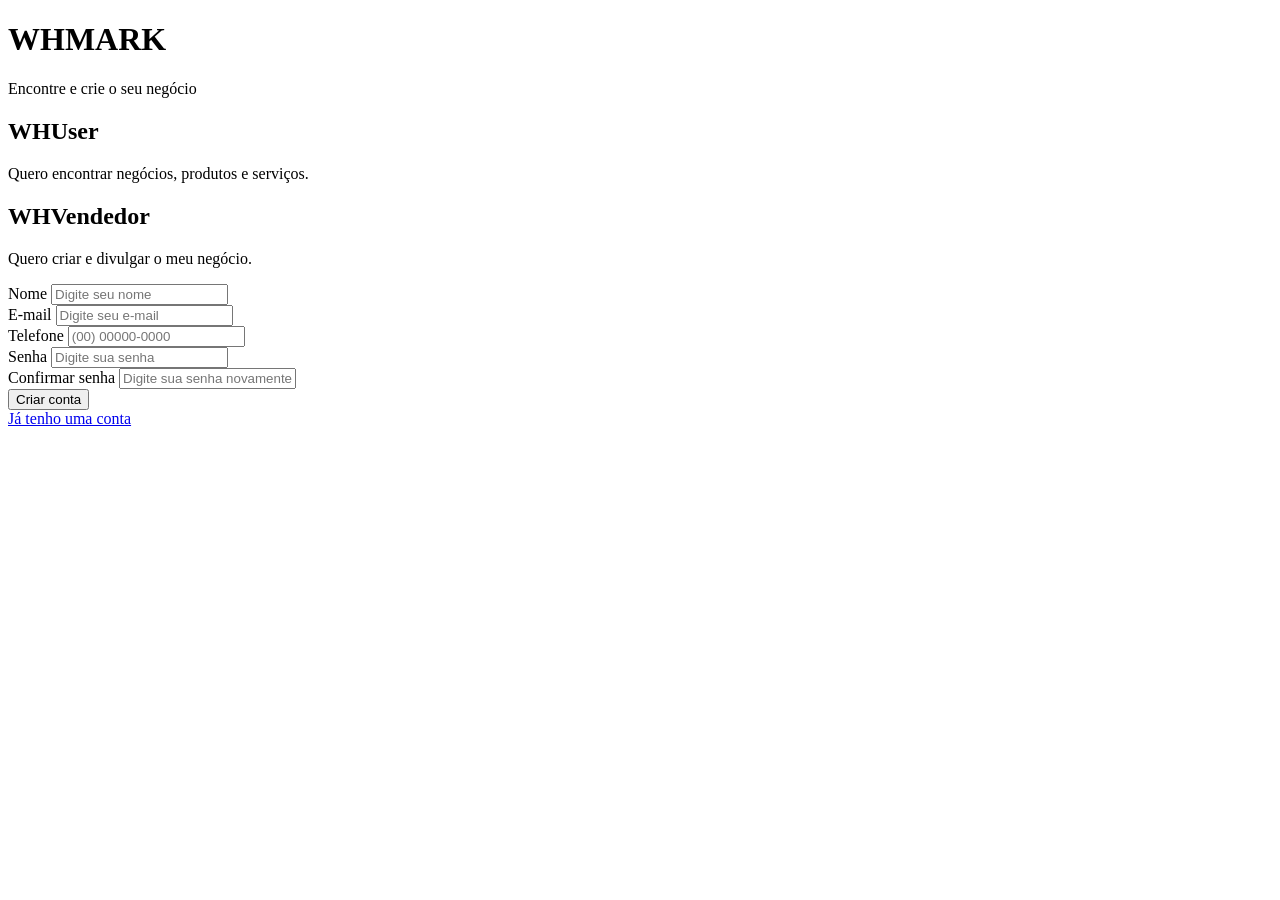
==== cadastro.html @ 6ef4f128 "Front1" ====
<!DOCTYPE html>
<html lang="pt-BR">

<head>
    <meta charset="UTF-8">
    <meta name="viewport" content="width=device-width, initial-scale=1.0">

    <title>WHMARK - Cadastro</title>

    <link rel="stylesheet" href="css/style.css">
</head>

<body>
    <div class="page-center">        
        <main class="login-container cadastro-container">

            <!-- LOGO -->

            <h1>WHMARK</h1>

            <p class="subtitle">
                Encontre e crie o seu negócio
            </p>


            <!-- ESCOLHA DO TIPO DE CONTA -->

            <div class="account-types">

                <div class="account-card" id="cardUsuario" onclick="selecionarTipo('usuario')">

                    <h2>WHUser</h2>

                    <p>
                        Quero encontrar negócios,
                        produtos e serviços.
                    </p>

                </div>


                <div class="account-card" id="cardVendedor" onclick="selecionarTipo('vendedor')">

                    <h2>WHVendedor</h2>

                    <p>
                        Quero criar e divulgar
                        o meu negócio.
                    </p>

                </div>

            </div>


            <!-- FORMULÁRIO -->

            <form class="login-form" id="cadastroForm">

                <!-- TIPO DA CONTA -->

                <input
                    type="hidden"
                    name="tipo"
                    id="tipo"
                    value=""
                >


                <!-- NOME -->

                <div class="input-group">

                    <label for="nome">
                        Nome
                    </label>

                    <input
                        type="text"
                        id="nome"
                        name="nome"
                        placeholder="Digite seu nome"
                        required
                    >

                </div>


                <!-- E-MAIL -->

                <div class="input-group">

                    <label for="email">
                        E-mail
                    </label>

                    <input
                        type="email"
                        id="email"
                        name="email"
                        placeholder="Digite seu e-mail"
                        required
                    >

                </div>


                <!-- TELEFONE -->

                <div class="input-group">

                    <label for="telefone">
                        Telefone
                    </label>

                    <input
                        type="tel"
                        id="telefone"
                        name="telefone"
                        placeholder="(00) 00000-0000"
                        maxlength="15"
                        required
                    >

                </div>


                <!-- CPF / CNPJ - SOMENTE VENDEDOR -->

                <div
                    class="input-group vendedor-field"
                    id="documentoGroup"
                    style="display: none;"
                >

                    <label for="documento">
                        CPF ou CNPJ
                    </label>

                    <input
                        type="text"
                        id="documento"
                        name="documento"
                        placeholder="000.000.000-00"
                        maxlength="18"
                    >

                </div>


                <!-- SENHA -->

                <div class="input-group">

                    <label for="senha">
                        Senha
                    </label>

                    <input
                        type="password"
                        id="senha"
                        name="senha"
                        placeholder="Digite sua senha"
                        required
                    >

                </div>


                <!-- CONFIRMAÇÃO DE SENHA -->

                <div class="input-group">

                    <label for="confirmacao">
                        Confirmar senha
                    </label>

                    <input
                        type="password"
                        id="confirmacao"
                        name="confirmacao"
                        placeholder="Digite sua senha novamente"
                        required
                    >

                </div>


                <!-- BOTÃO -->

                <button type="submit">
                    Criar conta
                </button>

            </form>


            <a href="index.html" class="create-account">
                Já tenho uma conta
            </a>

        </main>

    </div>


    <script>

        function selecionarTipo(tipo) {

            const tipoInput = document.getElementById("tipo");

            const cardUsuario = document.getElementById("cardUsuario");
            const cardVendedor = document.getElementById("cardVendedor");

            const documentoGroup = document.getElementById("documentoGroup");
            const documento = document.getElementById("documento");


            // Define o tipo da conta

            tipoInput.value = tipo;


            // Remove a seleção dos cards

            cardUsuario.classList.remove("selected");
            cardVendedor.classList.remove("selected");


            // WHUSER

            if (tipo === "usuario") {

                cardUsuario.classList.add("selected");

                documentoGroup.style.display = "none";

                documento.required = false;

                documento.value = "";

                documento.placeholder = "000.000.000-00";

            }


            // WHVENDEDOR

            if (tipo === "vendedor") {

                cardVendedor.classList.add("selected");

                documentoGroup.style.display = "block";

                documento.required = true;

                documento.placeholder = "CPF ou CNPJ";

            }

        }


        // Máscara do telefone

        document
            .getElementById("telefone")
            .addEventListener("input", function () {

                let valor = this.value
                    .replace(/\D/g, "")
                    .substring(0, 11);


                if (valor.length <= 10) {

                    valor = valor.replace(
                        /^(\d{2})(\d{4})(\d{0,4})/,
                        "($1) $2-$3"
                    );

                } else {

                    valor = valor.replace(
                        /^(\d{2})(\d{5})(\d{0,4})/,
                        "($1) $2-$3"
                    );

                }

                this.value = valor;

            });


        // Máscara CPF / CNPJ

        document
            .getElementById("documento")
            .addEventListener("input", function () {

                let valor = this.value
                    .replace(/\D/g, "")
                    .substring(0, 14);


                // CPF

                if (valor.length <= 11) {

                    valor = valor.replace(
                        /(\d{3})(\d)/,
                        "$1.$2"
                    );

                    valor = valor.replace(
                        /(\d{3})(\d)/,
                        "$1.$2"
                    );

                    valor = valor.replace(
                        /(\d{3})(\d{1,2})$/,
                        "$1-$2"
                    );

                }


                // CNPJ

                else {

                    valor = valor.replace(
                        /^(\d{2})(\d)/,
                        "$1.$2"
                    );

                    valor = valor.replace(
                        /^(\d{2})\.(\d{3})(\d)/,
                        "$1.$2.$3"
                    );

                    valor = valor.replace(
                        /\.(\d{3})(\d)/,
                        ".$1/$2"
                    );

                    valor = valor.replace(
                        /(\d{4})(\d)/,
                        "$1-$2"
                    );

                }


                this.value = valor;

            });


        // Impede cadastro sem escolher o tipo

        document
            .getElementById("cadastroForm")
            .addEventListener("submit", function (event) {

                const tipo = document.getElementById("tipo").value;


                if (!tipo) {

                    event.preventDefault();

                    alert("Selecione WHUser ou WHVendedor.");

                }

            });

    </script>

</body>

</html>
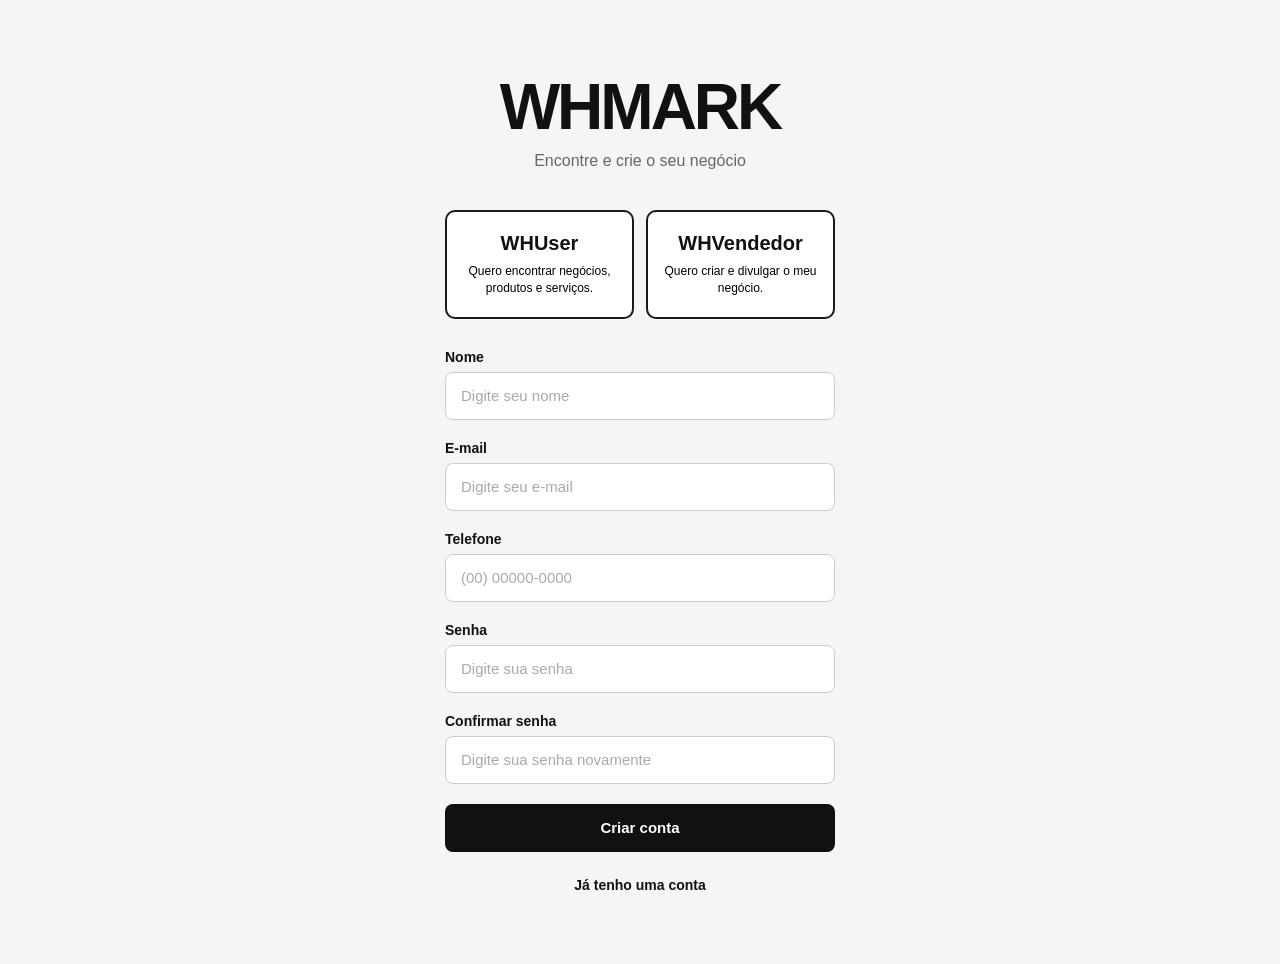
==== commit 684d4dff: "Requisicoes AJAX EXAMPLE aaaaa" ====
--- a/cadastro.html
+++ b/cadastro.html
@@ -8,13 +8,15 @@
     <title>WHMARK - Cadastro</title>
 
     <link rel="stylesheet" href="css/style.css">
+    <script src="https://code.jquery.com/jquery-3.7.1.min.js"></script>
+    <script src="requisicoes/cadastro.js"></script>
 </head>
 
 <body>
     <div class="page-center">        
         <main class="login-container cadastro-container">
 
-            <!-- LOGO -->
+           
 
             <h1>WHMARK</h1>
 
@@ -23,7 +25,7 @@
             </p>
 
 
-            <!-- ESCOLHA DO TIPO DE CONTA -->
+           
 
             <div class="account-types">
 
@@ -53,11 +55,13 @@
             </div>
 
 
-            <!-- FORMULÁRIO -->
+         
+
+            <div id="carregar"></div>
 
             <form class="login-form" id="cadastroForm">
 
-                <!-- TIPO DA CONTA -->
+             
 
                 <input
                     type="hidden"
@@ -67,7 +71,7 @@
                 >
 
 
-                <!-- NOME -->
+           
 
                 <div class="input-group">
 
@@ -86,7 +90,7 @@
                 </div>
 
 
-                <!-- E-MAIL -->
+               
 
                 <div class="input-group">
 
@@ -105,8 +109,7 @@
                 </div>
 
 
-                <!-- TELEFONE -->
-
+               
                 <div class="input-group">
 
                     <label for="telefone">
@@ -125,7 +128,6 @@
                 </div>
 
 
-                <!-- CPF / CNPJ - SOMENTE VENDEDOR -->
 
                 <div
                     class="input-group vendedor-field"
@@ -148,7 +150,7 @@
                 </div>
 
 
-                <!-- SENHA -->
+         
 
                 <div class="input-group">
 
@@ -167,7 +169,7 @@
                 </div>
 
 
-                <!-- CONFIRMAÇÃO DE SENHA -->
+               
 
                 <div class="input-group">
 
@@ -186,7 +188,7 @@
                 </div>
 
 
-                <!-- BOTÃO -->
+         
 
                 <button type="submit">
                     Criar conta
@@ -194,6 +196,8 @@
 
             </form>
 
+        
+
 
             <a href="index.html" class="create-account">
                 Já tenho uma conta
@@ -217,19 +221,14 @@
             const documento = document.getElementById("documento");
 
 
-            // Define o tipo da conta
-
             tipoInput.value = tipo;
 
 
-            // Remove a seleção dos cards
-
+        
             cardUsuario.classList.remove("selected");
             cardVendedor.classList.remove("selected");
 
 
-            // WHUSER
-
             if (tipo === "usuario") {
 
                 cardUsuario.classList.add("selected");
@@ -245,8 +244,6 @@
             }
 
 
-            // WHVENDEDOR
-
             if (tipo === "vendedor") {
 
                 cardVendedor.classList.add("selected");
@@ -260,10 +257,6 @@
             }
 
         }
-
-
-        // Máscara do telefone
-
         document
             .getElementById("telefone")
             .addEventListener("input", function () {
--- a/css/style.css
+++ b/css/style.css
@@ -0,0 +1,963 @@
+* {
+    margin: 0;
+    padding: 0;
+    box-sizing: border-box;
+}
+
+html,
+body {
+    width: 100%;
+    min-height: 100%;
+}
+
+body {
+    min-height: 100dvh;
+
+    /* display: flex;
+    justify-content: center;
+    align-items: center; */
+
+    background-color: #f5f5f5;
+
+    font-family: Arial, Helvetica, sans-serif;
+    color: #111;
+
+    padding: 20px;
+}
+
+.login-container {
+    width: 100%;
+    max-width: 400px;
+
+    padding: 30px;
+
+    text-align: center;
+}
+
+/* LOGO */
+
+.login-container h1 {
+    font-size: 64px;
+    font-weight: 800;
+    letter-spacing: -3px;
+
+    margin-bottom: 8px;
+}
+
+.subtitle {
+    font-size: 16px;
+    color: #666;
+
+    margin-bottom: 40px;
+}
+
+/* FORMULÁRIO */
+
+.login-form {
+    width: 100%;
+}
+
+.input-group {
+    width: 100%;
+
+    text-align: left;
+
+    margin-bottom: 20px;
+}
+
+.input-group label {
+    display: block;
+
+    font-size: 14px;
+    font-weight: 600;
+
+    margin-bottom: 7px;
+}
+
+.input-group input {
+    display: block;
+
+    width: 100%;
+    height: 48px;
+
+    padding: 0 15px;
+
+    border: 1px solid #ccc;
+    border-radius: 8px;
+
+    background-color: #fff;
+
+    font-size: 15px;
+
+    outline: none;
+
+    transition: 0.2s;
+}
+
+.input-group input:focus {
+    border-color: #111;
+}
+
+.input-group input::placeholder {
+    color: #aaa;
+}
+
+/* BOTÃO */
+
+button {
+    display: block;
+
+    width: 100%;
+    height: 48px;
+
+    margin-top: 5px;
+
+    border: none;
+    border-radius: 8px;
+
+    background-color: #111;
+    color: #fff;
+
+    font-size: 15px;
+    font-weight: 600;
+
+    cursor: pointer;
+
+    transition: 0.2s;
+}
+
+button:hover {
+    background-color: #333;
+}
+
+/* CRIAR CONTA */
+
+.create-account {
+    display: inline-block;
+
+    margin-top: 25px;
+
+    color: #111;
+
+    font-size: 14px;
+    font-weight: 600;
+
+    text-decoration: none;
+}
+
+.create-account:hover {
+    text-decoration: underline;
+}
+
+
+/* =========================
+   CELULAR
+========================= */
+
+@media (max-width: 480px) {
+
+    body {
+        padding: 16px;
+    }
+
+    .login-container {
+        width: 100%;
+        max-width: 360px;
+
+        padding: 20px 10px;
+    }
+
+    .login-container h1 {
+        font-size: clamp(42px, 15vw, 56px);
+        letter-spacing: -2px;
+
+        margin-bottom: 6px;
+    }
+
+    .subtitle {
+        font-size: 14px;
+
+        margin-bottom: 32px;
+    }
+
+    .input-group {
+        margin-bottom: 16px;
+    }
+
+    .input-group input,
+    button {
+        height: 50px;
+    }
+}
+
+
+/* CELULARES MUITO PEQUENOS */
+
+@media (max-width: 360px) {
+
+    .login-container {
+        padding: 15px 5px;
+    }
+
+    .login-container h1 {
+        font-size: 40px;
+    }
+
+    .subtitle {
+        font-size: 13px;
+    }
+}
+.cadastro-container {
+    max-width: 450px;
+}
+
+.account-types {
+    display: flex;
+    gap: 12px;
+
+    width: 100%;
+
+    margin-bottom: 30px;
+}
+
+.account-card {
+    flex: 1;
+
+    padding: 20px 12px;
+
+    background-color: #fff;
+
+    border: 2px solid #1a1a1a;
+    border-radius: 10px;
+
+    cursor: pointer;
+
+    transition: 0.2s;
+
+    text-align: center;
+}
+
+.account-card:hover {
+    border-color: #999;
+}
+
+.account-card h2 {
+    font-size: 20px;
+
+    margin-bottom: 8px;
+}
+
+.account-card p {
+    font-size: 12px;
+    line-height: 1.4;
+
+    color: #000000;
+}
+
+
+/* CARD SELECIONADO */
+
+.account-card.selected {
+    border-color: #111;
+
+    background-color: #8d8c8c;
+}
+
+.account-card.selected h2 {
+    color: #111;
+}
+
+
+/* CAMPO DO VENDEDOR */
+
+.vendedor-field {
+    animation: aparecer 0.2s ease;
+}
+
+
+@keyframes aparecer {
+
+    from {
+        opacity: 0;
+        transform: translateY(-5px);
+    }
+
+    to {
+        opacity: 1;
+        transform: translateY(0);
+    }
+
+}
+
+
+/* CELULAR */
+
+@media (max-width: 480px) {
+
+    .cadastro-container {
+        max-width: 360px;
+    }
+
+    .account-types {
+        gap: 8px;
+    }
+
+    .account-card {
+        padding: 16px 8px;
+    }
+
+    .account-card h2 {
+        font-size: 17px;
+    }
+
+    .account-card p {
+        font-size: 11px;
+    }
+
+}
+
+
+/* =========================
+   FOOTER
+========================= */
+
+.bottom-menu {
+    position: fixed;
+
+    bottom: 0;
+    left: 0;
+
+    width: 100%;
+    height: 70px;
+
+    display: flex;
+    justify-content: space-around;
+    align-items: center;
+
+    background-color: #fff;
+
+    border-top: 1px solid #e5e5e5;
+
+    z-index: 1000;
+}
+
+.menu-item {
+    height: 100%;
+
+    flex: 1;
+
+    display: flex;
+    flex-direction: column;
+    justify-content: center;
+    align-items: center;
+
+    gap: 4px;
+
+    color: #777;
+
+    text-decoration: none;
+
+    font-size: 11px;
+
+    transition: 0.2s;
+}
+
+.menu-icon {
+    font-size: 23px;
+    line-height: 1;
+}
+
+.menu-item:hover {
+    color: #111;
+}
+
+.menu-item.active {
+    color: #111;
+    font-weight: 600;
+}
+
+
+/* =========================
+   CONTEÚDO DA HOME
+========================= */
+
+.home-container {
+    width: 100%;
+
+
+    margin: 0 auto;
+
+    padding: 40px 20px 100px;
+
+    text-align: center;
+}
+
+.home-container h1 {
+    font-size: 50px;
+    font-weight: 800;
+    letter-spacing: -2px;
+
+    margin-bottom: 8px;
+}
+
+.home-container p {
+    color: #666;
+}
+
+
+/* =========================
+   CELULAR
+========================= */
+
+@media (max-width: 480px) {
+
+    .bottom-menu {
+        height: 65px;
+    }
+
+    .menu-item {
+        font-size: 10px;
+    }
+
+    .menu-icon {
+        font-size: 21px;
+    }
+
+    .home-container {
+        padding: 30px 20px 90px;
+    }
+
+}
+
+/* =========================
+   CARDS DA HOME
+========================= */
+
+.home-title {
+    margin-bottom: 30px;
+}
+
+.home-title h2 {
+    font-size: 28px;
+    font-weight: 700;
+
+    margin-bottom: 8px;
+}
+
+.home-title p {
+    font-size: 15px;
+    color: #666;
+}
+
+
+/* LISTA */
+
+.business-list {
+    width: 100%;
+
+    display: grid;
+
+    grid-template-columns: repeat(4, 1fr);
+
+    gap: 15px;
+}
+
+
+/* CARD */
+
+.business-card {
+    width: 100%;
+
+    background-color: #fff;
+
+    border: 1px solid #e5e5e5;
+    border-radius: 10px;
+
+    overflow: hidden;
+
+    transition: 0.2s;
+}
+
+.business-card:hover {
+    transform: translateY(-2px);
+
+    border-color: #ccc;
+}
+
+
+/* IMAGEM */
+
+.business-image {
+    display: block;
+
+    width: 100%;
+    height: 130px;
+
+    object-fit: cover;
+}
+
+
+/* INFORMAÇÕES */
+
+.business-info {
+    padding: 12px;
+}
+
+
+/* NOME + CATEGORIA */
+
+.business-top {
+    display: flex;
+
+    justify-content: space-between;
+    align-items: flex-start;
+
+    gap: 5px;
+
+    margin-bottom: 10px;
+}
+
+.business-top h3 {
+    font-size: 15px;
+    font-weight: 700;
+}
+
+
+/* CATEGORIA */
+
+.category {
+    flex-shrink: 0;
+
+    padding: 4px 6px;
+
+    background-color: #f1f1f1;
+
+    border-radius: 5px;
+
+    font-size: 9px;
+    font-weight: 600;
+
+    color: #666;
+}
+
+
+/* HORÁRIO */
+
+.business-hours {
+    margin-bottom: 6px;
+
+    font-size: 10px;
+
+    color: #666;
+}
+
+
+/* PREÇO */
+
+.business-price {
+    margin-bottom: 10px;
+
+    font-size: 10px;
+
+    color: #666;
+}
+
+
+/* AVALIAÇÃO */
+
+.business-rating {
+    padding-top: 9px;
+
+    border-top: 1px solid #eee;
+
+    font-size: 11px;
+    font-weight: 600;
+}
+
+
+/* =========================
+   TABLET
+========================= */
+
+@media (max-width: 600px) {
+
+    .business-list {
+        grid-template-columns: repeat(2, 1fr);
+
+        gap: 12px;
+    }
+
+}
+
+
+/* =========================
+   CELULAR
+========================= */
+
+@media (max-width: 480px) {
+
+    .business-list {
+        grid-template-columns: 1fr;
+
+        gap: 16px;
+    }
+
+    .business-image {
+        height: 190px;
+    }
+
+    .business-info {
+        padding: 15px;
+    }
+
+    .business-top h3 {
+        font-size: 18px;
+    }
+
+    .category {
+        font-size: 10px;
+
+        padding: 5px 8px;
+    }
+
+    .business-hours,
+    .business-price {
+        font-size: 13px;
+    }
+
+    .business-rating {
+        font-size: 13px;
+    }
+
+}/* =========================
+   HEADER
+========================= */
+
+.top-header {
+    width: 100%;
+    height: 70px;
+
+    background-color: #fff;
+
+    border-bottom: 1px solid #e5e5e5;
+}
+
+.header-content {
+    width: 100%;
+    height: 100%;
+
+    display: flex;
+    align-items: center;
+    justify-content: center;
+
+    padding: 0 20px;
+}
+
+.header-content h1 {
+    margin: 0;
+
+    font-size: 30px;
+    font-weight: 800;
+
+    letter-spacing: -1.5px;
+}
+
+
+/* =========================
+   TÍTULO DA HOME
+========================= */
+
+.home-title {
+    text-align: center;
+
+    margin-bottom: 35px;
+}
+
+.home-title h2 {
+    font-size: 30px;
+
+    font-weight: 700;
+
+    margin-bottom: 10px;
+}
+
+.home-title p {
+    font-size: 16px;
+
+    color: #666;
+}
+
+
+/* =========================
+   LISTA DOS CARDS
+========================= */
+
+.business-list {
+    width: 100%;
+
+    display: grid;
+
+    grid-template-columns: repeat(4, 1fr);
+
+    gap: 20px;
+
+    text-align: left;
+}
+
+
+/* =========================
+   CARD
+========================= */
+
+.business-card {
+    width: 100%;
+
+    background-color: #fff;
+
+    border: 1px solid #e5e5e5;
+
+    border-radius: 12px;
+
+    overflow: hidden;
+
+    box-shadow: 0 2px 8px rgba(0, 0, 0, 0.05);
+
+    transition: 0.2s;
+}
+
+.business-card:hover {
+    transform: translateY(-3px);
+
+    box-shadow: 0 6px 18px rgba(0, 0, 0, 0.09);
+}
+
+
+/* =========================
+   IMAGEM
+========================= */
+
+.business-image {
+    display: block;
+
+    width: 100%;
+
+    height: 200px;
+
+    object-fit: cover;
+}
+
+
+/* =========================
+   INFORMAÇÕES
+========================= */
+
+.business-info {
+    padding: 20px;
+}
+
+
+/* =========================
+   NOME + CATEGORIA
+========================= */
+
+.business-top {
+    display: flex;
+
+    justify-content: space-between;
+
+    align-items: flex-start;
+
+    gap: 10px;
+
+    margin-bottom: 15px;
+}
+
+.business-top h3 {
+    font-size: 20px;
+
+    font-weight: 700;
+
+    line-height: 1.2;
+}
+
+
+/* =========================
+   CATEGORIA
+========================= */
+
+.category {
+    flex-shrink: 0;
+
+    padding: 6px 10px;
+
+    background-color: #f1f1f1;
+
+    border-radius: 6px;
+
+    font-size: 11px;
+
+    font-weight: 600;
+
+    color: #555;
+}
+
+
+/* =========================
+   HORÁRIO
+========================= */
+
+.business-hours {
+    margin-bottom: 10px;
+
+    font-size: 14px;
+
+    color: #555;
+}
+
+
+/* =========================
+   PREÇO
+========================= */
+
+.business-price {
+    margin-bottom: 15px;
+
+    font-size: 14px;
+
+    color: #555;
+}
+
+
+/* =========================
+   AVALIAÇÃO
+========================= */
+
+.business-rating {
+    padding-top: 13px;
+
+    border-top: 1px solid #eee;
+
+    font-size: 15px;
+
+    font-weight: 600;
+}
+
+
+/* =========================
+   TABLET
+========================= */
+
+@media (max-width: 900px) {
+
+    .business-list {
+        grid-template-columns: repeat(2, 1fr);
+
+        gap: 20px;
+    }
+
+}
+
+
+/* =========================
+   CELULAR
+========================= */
+
+@media (max-width: 480px) {
+
+    .header-content {
+        justify-content: center;
+    }
+
+    .header-content h1 {
+        font-size: 26px;
+    }
+
+
+    /* TÍTULO CENTRALIZADO */
+
+    .home-title {
+        text-align: center;
+
+        margin-bottom: 25px;
+    }
+
+    .home-title h2 {
+        font-size: 25px;
+
+        line-height: 1.2;
+    }
+
+    .home-title p {
+        font-size: 14px;
+
+        line-height: 1.5;
+    }
+
+
+    /* 1 CARD POR LINHA */
+
+    .business-list {
+        grid-template-columns: 1fr;
+
+        gap: 20px;
+
+        text-align: center;
+    }
+
+
+    /* CARD MAIOR */
+
+    .business-image {
+        height: 210px;
+    }
+
+
+    .business-info {
+        padding: 20px;
+    }
+
+
+    /* NOME E CATEGORIA */
+
+    .business-top {
+        align-items: center;
+
+        justify-content: center;
+
+        flex-direction: column;
+
+        gap: 10px;
+    }
+
+    .business-top h3 {
+        font-size: 21px;
+    }
+
+
+    .category {
+        font-size: 11px;
+    }
+
+
+    .business-hours,
+    .business-price {
+        font-size: 14px;
+    }
+
+
+    .business-rating {
+        font-size: 15px;
+    }
+
+}
+
+.page-center {
+    width: 100%;
+    min-height: 100dvh;
+
+    display: flex;
+    justify-content: center;
+    align-items: center;
+
+    padding: 20px;
+}
